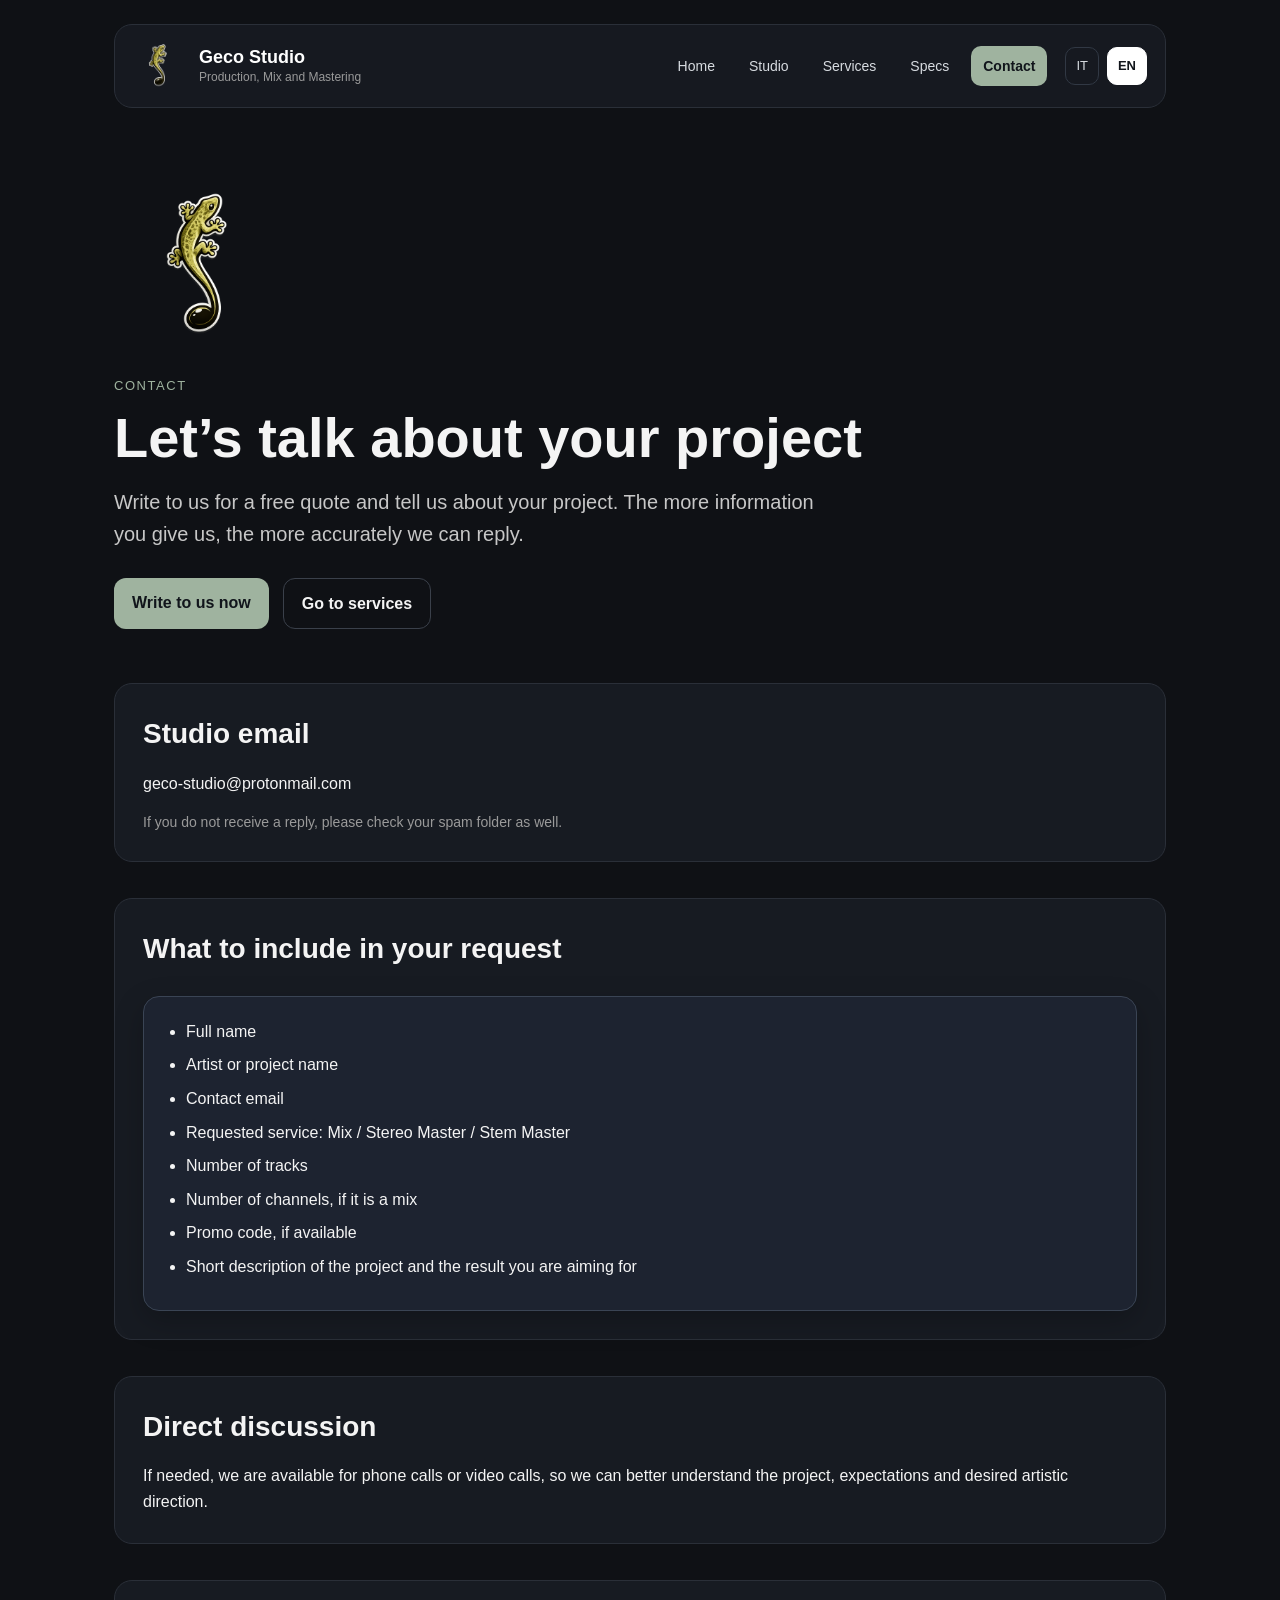
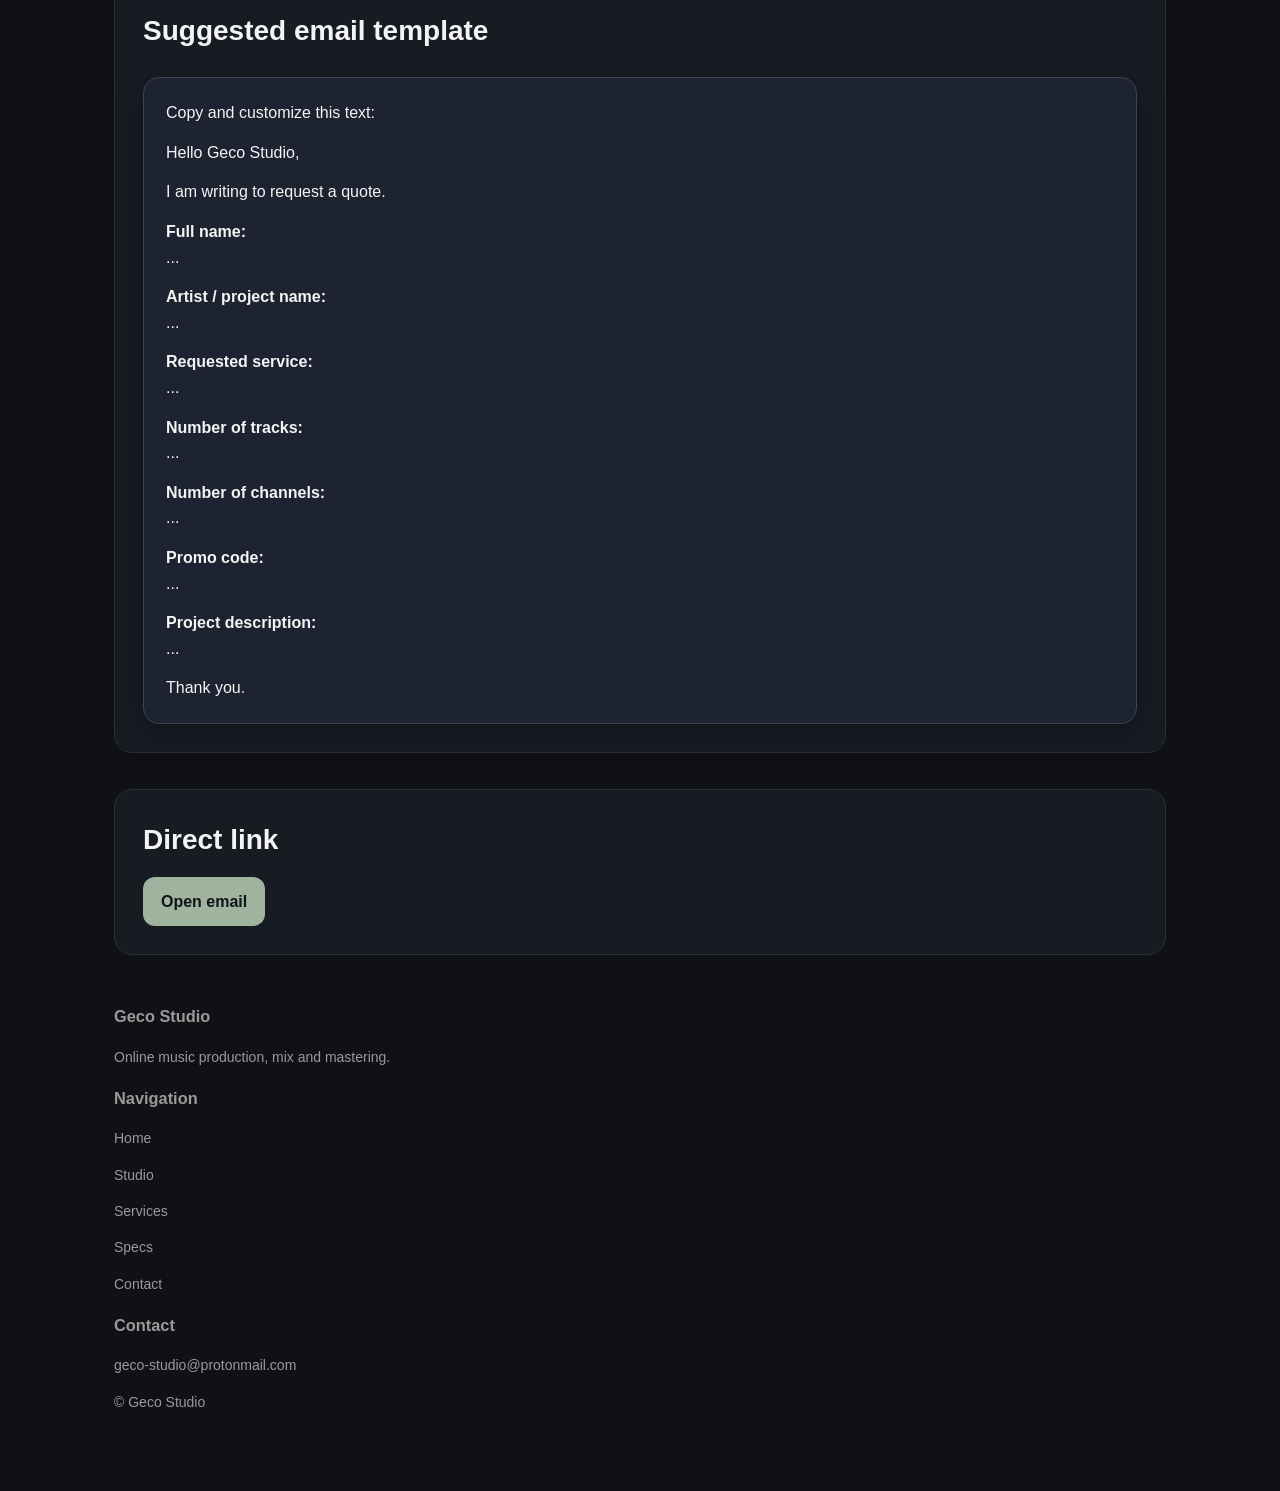
==== contact-en.html @ 68da1d16 "Add contact page in English" ====
<!DOCTYPE html>
<html lang="en">
<head>
  <meta charset="UTF-8">
  <meta name="viewport" content="width=device-width, initial-scale=1.0">
  <title>Contact | Geco Studio</title>
  <meta name="description" content="Contact Geco Studio for a free quote on music production, mixing and mastering.">
  <meta name="robots" content="index, follow">
  <link rel="stylesheet" href="style.css">
  <link rel="icon" type="image/png" href="images/favicon.png">
</head>
<body>
  <main class="wrap">
    <header class="site-header">
      <div class="topbar">
        <a href="index-en.html" class="brand">
          <img src="images/logo.png" alt="Geco Studio logo" class="brand-logo">
          <div class="brand-text">
            <span class="brand-title">Geco Studio</span>
            <span class="brand-subtitle">Production, Mix and Mastering</span>
          </div>
        </a>

        <div class="nav-area">
          <nav class="main-nav">
            <a href="index-en.html" class="nav-link">Home</a>
            <a href="studio-en.html" class="nav-link">Studio</a>
            <a href="services-en.html" class="nav-link">Services</a>
            <a href="specs-en.html" class="nav-link">Specs</a>
            <a href="contact-en.html" class="nav-link active">Contact</a>
          </nav>

          <div class="lang-switch">
            <a href="contatti.html" class="lang-link">IT</a>
            <a href="contact-en.html" class="lang-link active">EN</a>
          </div>
        </div>
      </div>
    </header>

    <section class="hero">
      <img src="images/logo.png" alt="Geco Studio logo" class="logo">
      <p class="eyebrow">Contact</p>
      <h1>Let’s talk about your project</h1>
      <p class="subtitle">
        Write to us for a free quote and tell us about your project.
        The more information you give us, the more accurately we can reply.
      </p>

      <div class="hero-buttons">
        <a href="mailto:geco-studio@protonmail.com?subject=Quote%20request%20-%20Geco%20Studio" class="button button-primary">Write to us now</a>
        <a href="services-en.html" class="button button-secondary">Go to services</a>
      </div>
    </section>

    <section class="card">
      <h2>Studio email</h2>
      <p><a href="mailto:geco-studio@protonmail.com">geco-studio@protonmail.com</a></p>
      <p class="contact-note">If you do not receive a reply, please check your spam folder as well.</p>
    </section>

    <section class="card">
      <h2>What to include in your request</h2>
      <div class="contact-box">
        <ul class="contact-list">
          <li>Full name</li>
          <li>Artist or project name</li>
          <li>Contact email</li>
          <li>Requested service: Mix / Stereo Master / Stem Master</li>
          <li>Number of tracks</li>
          <li>Number of channels, if it is a mix</li>
          <li>Promo code, if available</li>
          <li>Short description of the project and the result you are aiming for</li>
        </ul>
      </div>
    </section>

    <section class="card">
      <h2>Direct discussion</h2>
      <p>
        If needed, we are available for phone calls or video calls,
        so we can better understand the project, expectations and desired artistic direction.
      </p>
    </section>

    <section class="card">
      <h2>Suggested email template</h2>
      <div class="contact-box">
        <p>Copy and customize this text:</p>
        <div class="message-template">
          <p>Hello Geco Studio,</p>
          <p>I am writing to request a quote.</p>
          <p><strong>Full name:</strong><br>...</p>
          <p><strong>Artist / project name:</strong><br>...</p>
          <p><strong>Requested service:</strong><br>...</p>
          <p><strong>Number of tracks:</strong><br>...</p>
          <p><strong>Number of channels:</strong><br>...</p>
          <p><strong>Promo code:</strong><br>...</p>
          <p><strong>Project description:</strong><br>...</p>
          <p>Thank you.</p>
        </div>
      </div>
    </section>

    <section class="card">
      <h2>Direct link</h2>
      <a href="mailto:geco-studio@protonmail.com?subject=Quote%20request%20-%20Geco%20Studio" class="button button-primary">
        Open email
      </a>
    </section>

    <footer class="footer footer-extended">
      <div class="footer-grid">
        <div>
          <h3>Geco Studio</h3>
          <p>Online music production, mix and mastering.</p>
        </div>

        <div>
          <h3>Navigation</h3>
          <p><a href="index-en.html">Home</a></p>
          <p><a href="studio-en.html">Studio</a></p>
          <p><a href="services-en.html">Services</a></p>
          <p><a href="specs-en.html">Specs</a></p>
          <p><a href="contact-en.html">Contact</a></p>
        </div>

        <div>
          <h3>Contact</h3>
          <p><a href="mailto:geco-studio@protonmail.com">geco-studio@protonmail.com</a></p>
        </div>
      </div>

      <p class="footer-copy">© Geco Studio</p>
    </footer>
  </main>
</body>
</html>
---- style.css ----
* {
  box-sizing: border-box;
}

html, body {
  margin: 0;
  padding: 0;
}

body {
  background: #0f1115;
  color: #f4f4f4;
  font-family: Arial, Helvetica, sans-serif;
  line-height: 1.6;
}

a {
  color: inherit;
  text-decoration: none;
}

.wrap {
  max-width: 1100px;
  margin: 0 auto;
  padding: 24px 24px 64px;
}

.site-header {
  position: sticky;
  top: 0;
  z-index: 20;
  margin-bottom: 28px;
  padding: 14px 18px;
  border: 1px solid #2a2f38;
  border-radius: 18px;
  background: rgba(23, 27, 34, 0.92);
  backdrop-filter: blur(10px);
}

.topbar {
  display: flex;
  align-items: center;
  justify-content: space-between;
  gap: 18px;
}

.brand {
  display: flex;
  align-items: center;
  gap: 12px;
  min-width: 0;
}

.brand-logo {
  width: 54px;
  height: auto;
  display: block;
  flex-shrink: 0;
}

.brand-text {
  display: flex;
  flex-direction: column;
  gap: 2px;
}

.brand-title {
  font-size: 18px;
  font-weight: bold;
  color: #ffffff;
  line-height: 1.1;
}

.brand-subtitle {
  font-size: 12px;
  color: #9a9a9a;
  line-height: 1.2;
}

.nav-area {
  display: flex;
  align-items: center;
  gap: 18px;
  flex-wrap: wrap;
  justify-content: flex-end;
}

.main-nav {
  display: flex;
  align-items: center;
  gap: 10px;
  flex-wrap: wrap;
}

.nav-link {
  display: inline-block;
  padding: 9px 12px;
  border-radius: 10px;
  color: #d7dbe0;
  font-size: 14px;
}

.nav-link:hover {
  background: #202632;
  color: #ffffff;
}

.nav-link.active {
  background: #9fb39f;
  color: #11151b;
  font-weight: bold;
}

.lang-switch {
  display: flex;
  align-items: center;
  gap: 8px;
}

.lang-link {
  display: inline-block;
  padding: 8px 10px;
  border-radius: 10px;
  border: 1px solid #313844;
  font-size: 13px;
  color: #d7dbe0;
}

.lang-link:hover {
  background: #202632;
  color: #ffffff;
}

.lang-link.active {
  background: #ffffff;
  color: #11151b;
  border-color: #ffffff;
  font-weight: bold;
}

.logo {
  display: block;
  width: 180px;
  max-width: 100%;
  height: auto;
  margin: 0 0 20px;
}

.hero {
  padding: 40px 0 18px;
}

.eyebrow {
  margin: 0 0 12px;
  font-size: 13px;
  letter-spacing: 0.12em;
  text-transform: uppercase;
  color: #9fb39f;
}

h1 {
  margin: 0;
  font-size: 56px;
  line-height: 1.05;
}

.subtitle {
  max-width: 720px;
  margin-top: 18px;
  font-size: 20px;
  color: #c7c7c7;
}

.hero-buttons {
  display: flex;
  flex-wrap: wrap;
  gap: 14px;
  margin-top: 28px;
}

.button {
  display: inline-block;
  padding: 12px 18px;
  border-radius: 12px;
  font-weight: bold;
  transition: opacity 0.2s ease, transform 0.2s ease;
}

.button:hover {
  opacity: 0.95;
  transform: translateY(-1px);
}

.button-primary {
  background: #9fb39f;
  color: #11151b;
}

.button-secondary {
  background: transparent;
  color: #f4f4f4;
  border: 1px solid #3a404a;
}

.card {
  margin-top: 36px;
  padding: 28px;
  border: 1px solid #2a2f38;
  border-radius: 18px;
  background: #171b22;
}

.card h2 {
  margin-top: 0;
  margin-bottom: 14px;
  font-size: 28px;
}

.card p {
  margin: 0 0 14px;
}

.card p:last-child {
  margin-bottom: 0;
}

.service-list {
  display: grid;
  grid-template-columns: repeat(2, minmax(0, 1fr));
  gap: 18px;
  margin-top: 20px;
}

.service-item {
  padding: 20px;
  border-radius: 14px;
  background: #11151b;
  border: 1px solid #2a2f38;
}

.service-item h3 {
  margin-top: 0;
  margin-bottom: 10px;
  font-size: 22px;
}

.promo ul {
  margin: 16px 0;
  padding-left: 22px;
}

.promo li {
  margin-bottom: 8px;
}

.contact-box {
  margin-top: 24px;
  padding: 22px;
  border-radius: 16px;
  background: #1d2330;
  border: 1px solid #3a4454;
  box-shadow: 0 10px 30px rgba(0, 0, 0, 0.22);
}

.contact-box h3 {
  margin-top: 0;
  margin-bottom: 12px;
  font-size: 22px;
  color: #ffffff;
}

.contact-note {
  color: #9a9a9a;
  font-size: 14px;
}

.contact-list {
  margin: 0;
  padding-left: 20px;
}

.contact-list li {
  margin-bottom: 8px;
}

.contact-actions {
  margin-top: 24px;
}

.footer {
  margin-top: 48px;
  font-size: 14px;
  color: #9a9a9a;
}

@media (max-width: 900px) {
  .topbar {
    flex-direction: column;
    align-items: flex-start;
  }

  .nav-area {
    width: 100%;
    justify-content: space-between;
  }

  .service-list {
    grid-template-columns: 1fr;
  }

  h1 {
    font-size: 42px;
  }

  .subtitle {
    font-size: 18px;
  }
}

@media (max-width: 700px) {
  .wrap {
    padding: 18px 18px 48px;
  }

  .site-header {
    padding: 14px;
  }

  .nav-area {
    flex-direction: column;
    align-items: flex-start;
    gap: 12px;
  }

  .main-nav,
  .lang-switch {
    width: 100%;
  }

  .main-nav {
    gap: 8px;
  }

  .lang-switch {
    gap: 8px;
  }

  .logo {
    width: 140px;
  }

  .hero {
    padding: 28px 0 16px;
  }

  h1 {
    font-size: 38px;
  }

  .card {
    padding: 22px;
  }

  .card h2 {
    font-size: 24px;
  }

  .footer-extended {
  margin-top: 56px;
  padding-top: 28px;
  border-top: 1px solid #2a2f38;
}

.footer-grid {
  display: grid;
  grid-template-columns: repeat(3, minmax(0, 1fr));
  gap: 24px;
}

.footer-grid h3 {
  margin-top: 0;
  margin-bottom: 10px;
  font-size: 18px;
  color: #ffffff;
}

.footer-grid p {
  margin: 0 0 8px;
}

.footer-copy {
  margin-top: 28px;
  color: #9a9a9a;
}

@media (max-width: 800px) {
  .footer-grid {
    grid-template-columns: 1fr;
    gap: 18px;
  }
}
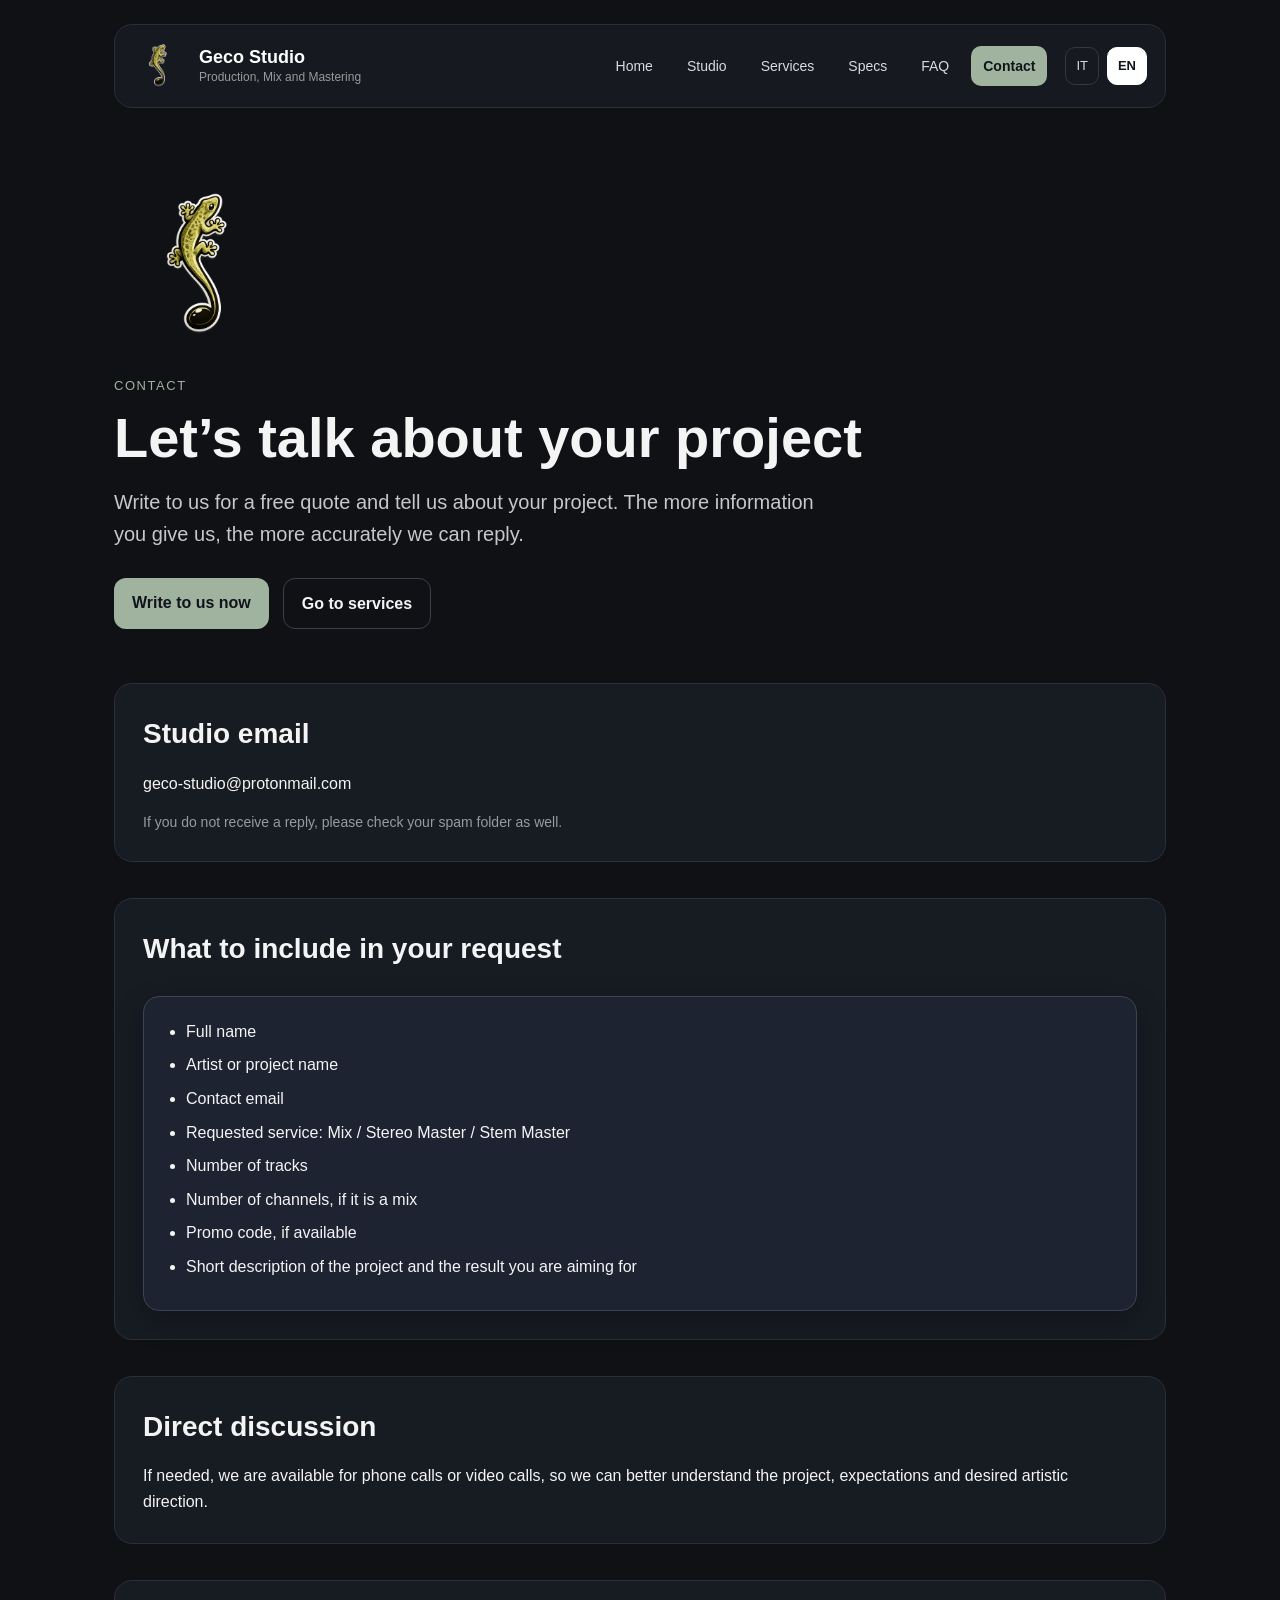
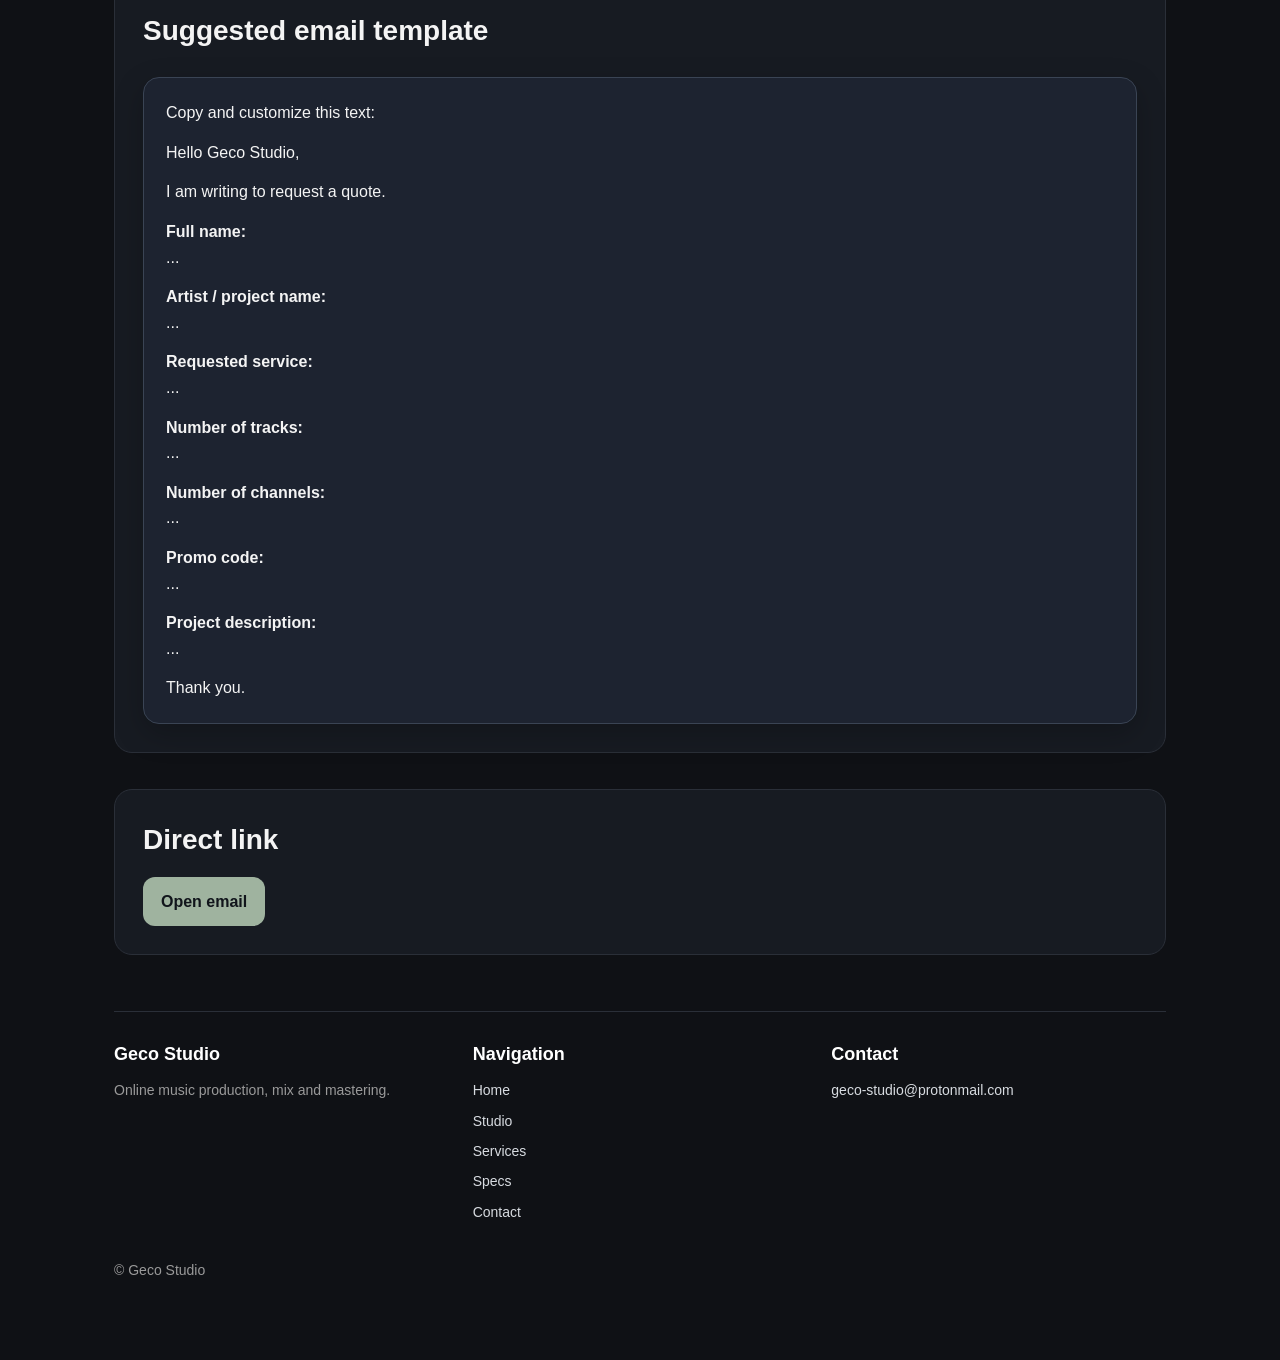
==== commit 2898cdac: "Add FAQ link to navigation in contact-en.html" ====
--- a/contact-en.html
+++ b/contact-en.html
@@ -23,12 +23,13 @@
 
         <div class="nav-area">
           <nav class="main-nav">
-            <a href="index-en.html" class="nav-link">Home</a>
-            <a href="studio-en.html" class="nav-link">Studio</a>
-            <a href="services-en.html" class="nav-link">Services</a>
-            <a href="specs-en.html" class="nav-link">Specs</a>
-            <a href="contact-en.html" class="nav-link active">Contact</a>
-          </nav>
+  <a href="index-en.html" class="nav-link">Home</a>
+  <a href="studio-en.html" class="nav-link">Studio</a>
+  <a href="services-en.html" class="nav-link">Services</a>
+  <a href="specs-en.html" class="nav-link">Specs</a>
+  <a href="faq-en.html" class="nav-link">FAQ</a>
+  <a href="contact-en.html" class="nav-link active">Contact</a>
+</nav>
 
           <div class="lang-switch">
             <a href="contatti.html" class="lang-link">IT</a>
--- a/style.css
+++ b/style.css
@@ -364,8 +364,9 @@
   .card h2 {
     font-size: 24px;
   }
-
-  .footer-extended {
+}
+
+.footer-extended {
   margin-top: 56px;
   padding-top: 28px;
   border-top: 1px solid #2a2f38;
@@ -377,6 +378,10 @@
   gap: 24px;
 }
 
+.footer-grid > div {
+  min-width: 0;
+}
+
 .footer-grid h3 {
   margin-top: 0;
   margin-bottom: 10px;
@@ -388,6 +393,15 @@
   margin: 0 0 8px;
 }
 
+.footer-grid a {
+  color: #d7dbe0;
+  text-decoration: none;
+}
+
+.footer-grid a:hover {
+  color: #ffffff;
+}
+
 .footer-copy {
   margin-top: 28px;
   color: #9a9a9a;
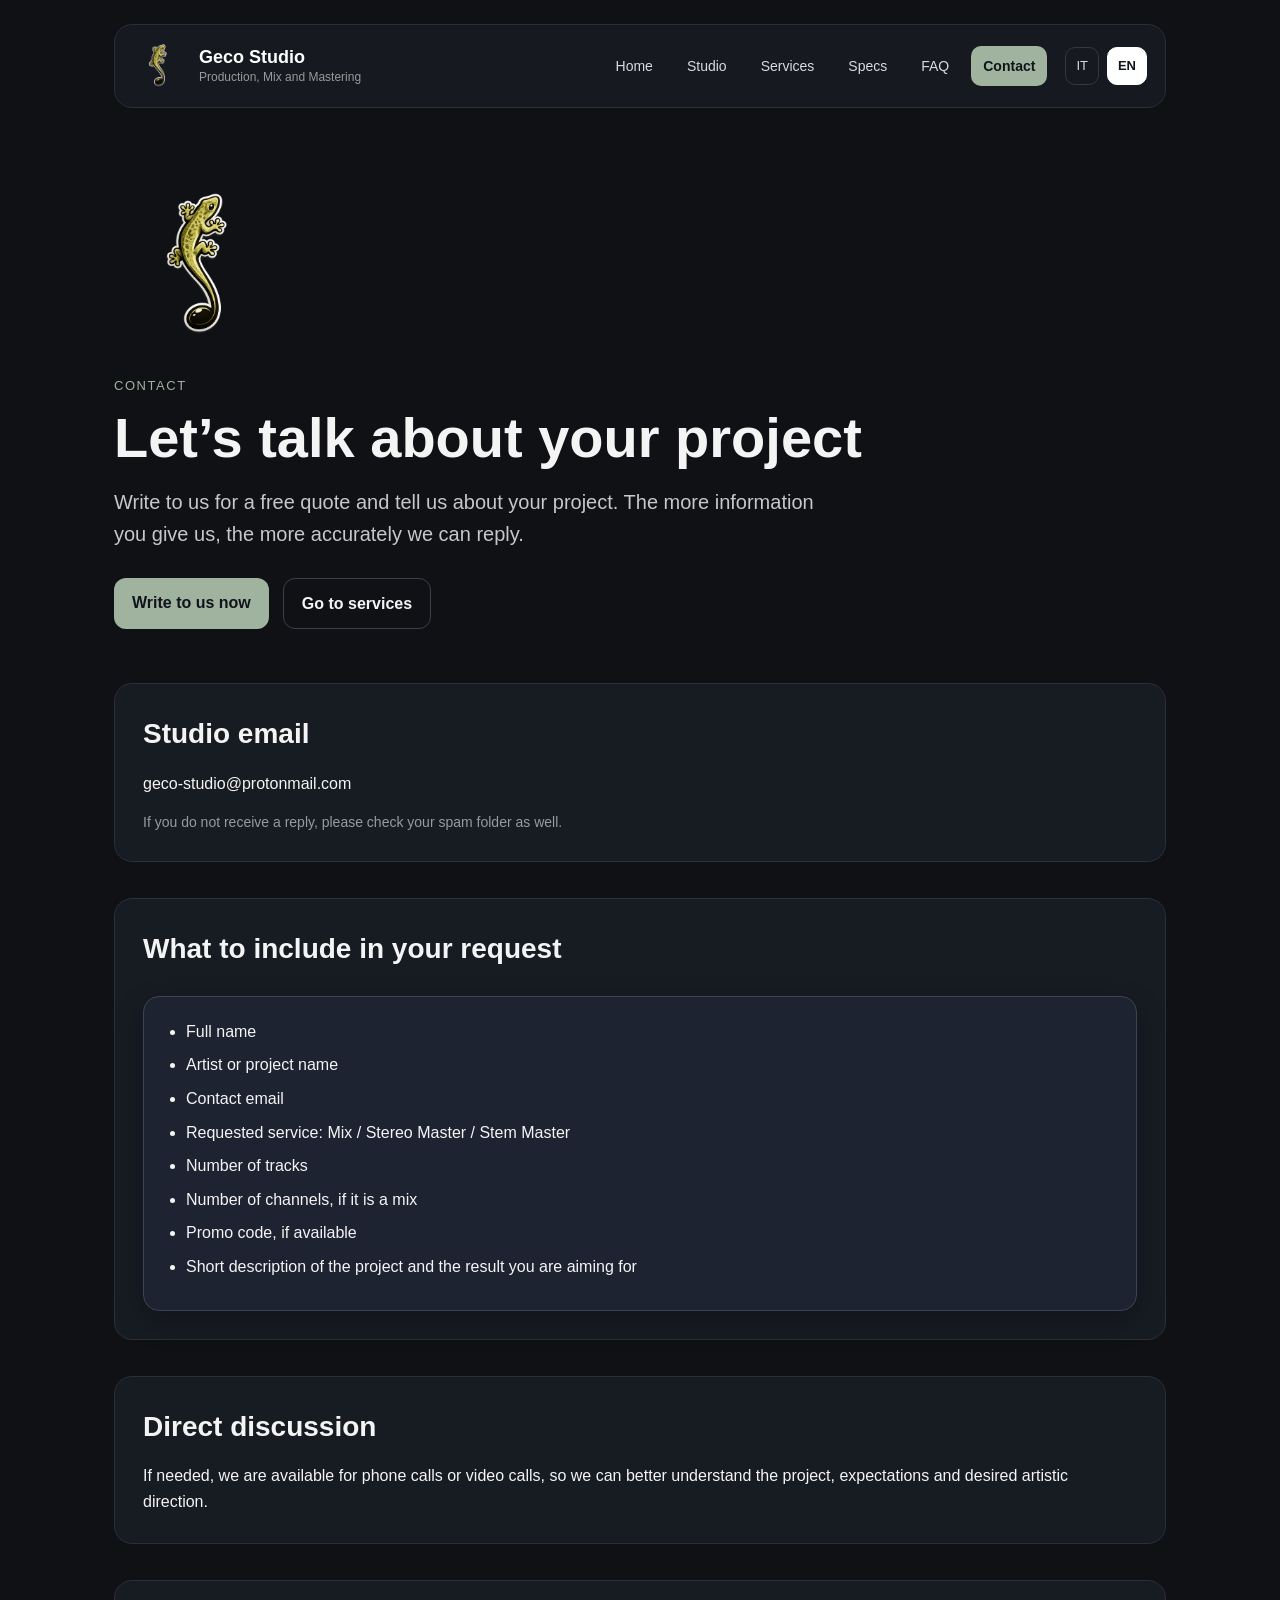
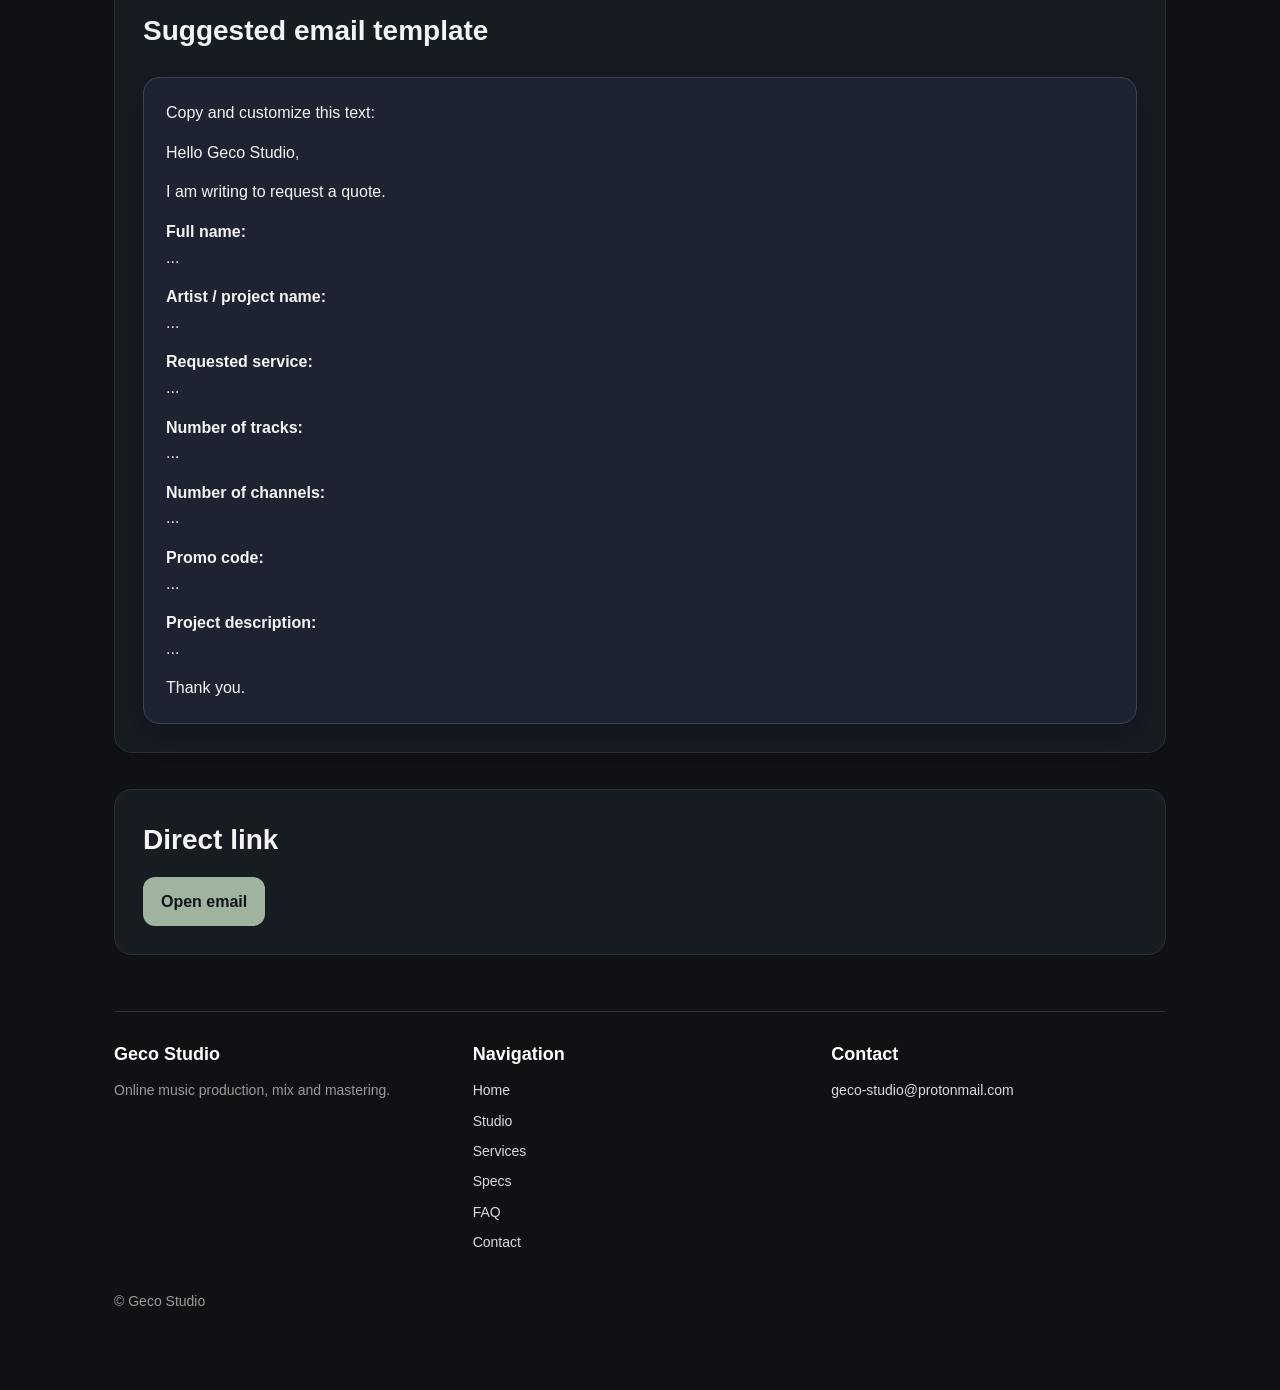
==== commit a1b0bd75: "Add FAQ link to contact-en.html" ====
--- a/contact-en.html
+++ b/contact-en.html
@@ -123,6 +123,7 @@
           <p><a href="studio-en.html">Studio</a></p>
           <p><a href="services-en.html">Services</a></p>
           <p><a href="specs-en.html">Specs</a></p>
+          <p><a href="faq-en.html">FAQ</a></p>
           <p><a href="contact-en.html">Contact</a></p>
         </div>
 
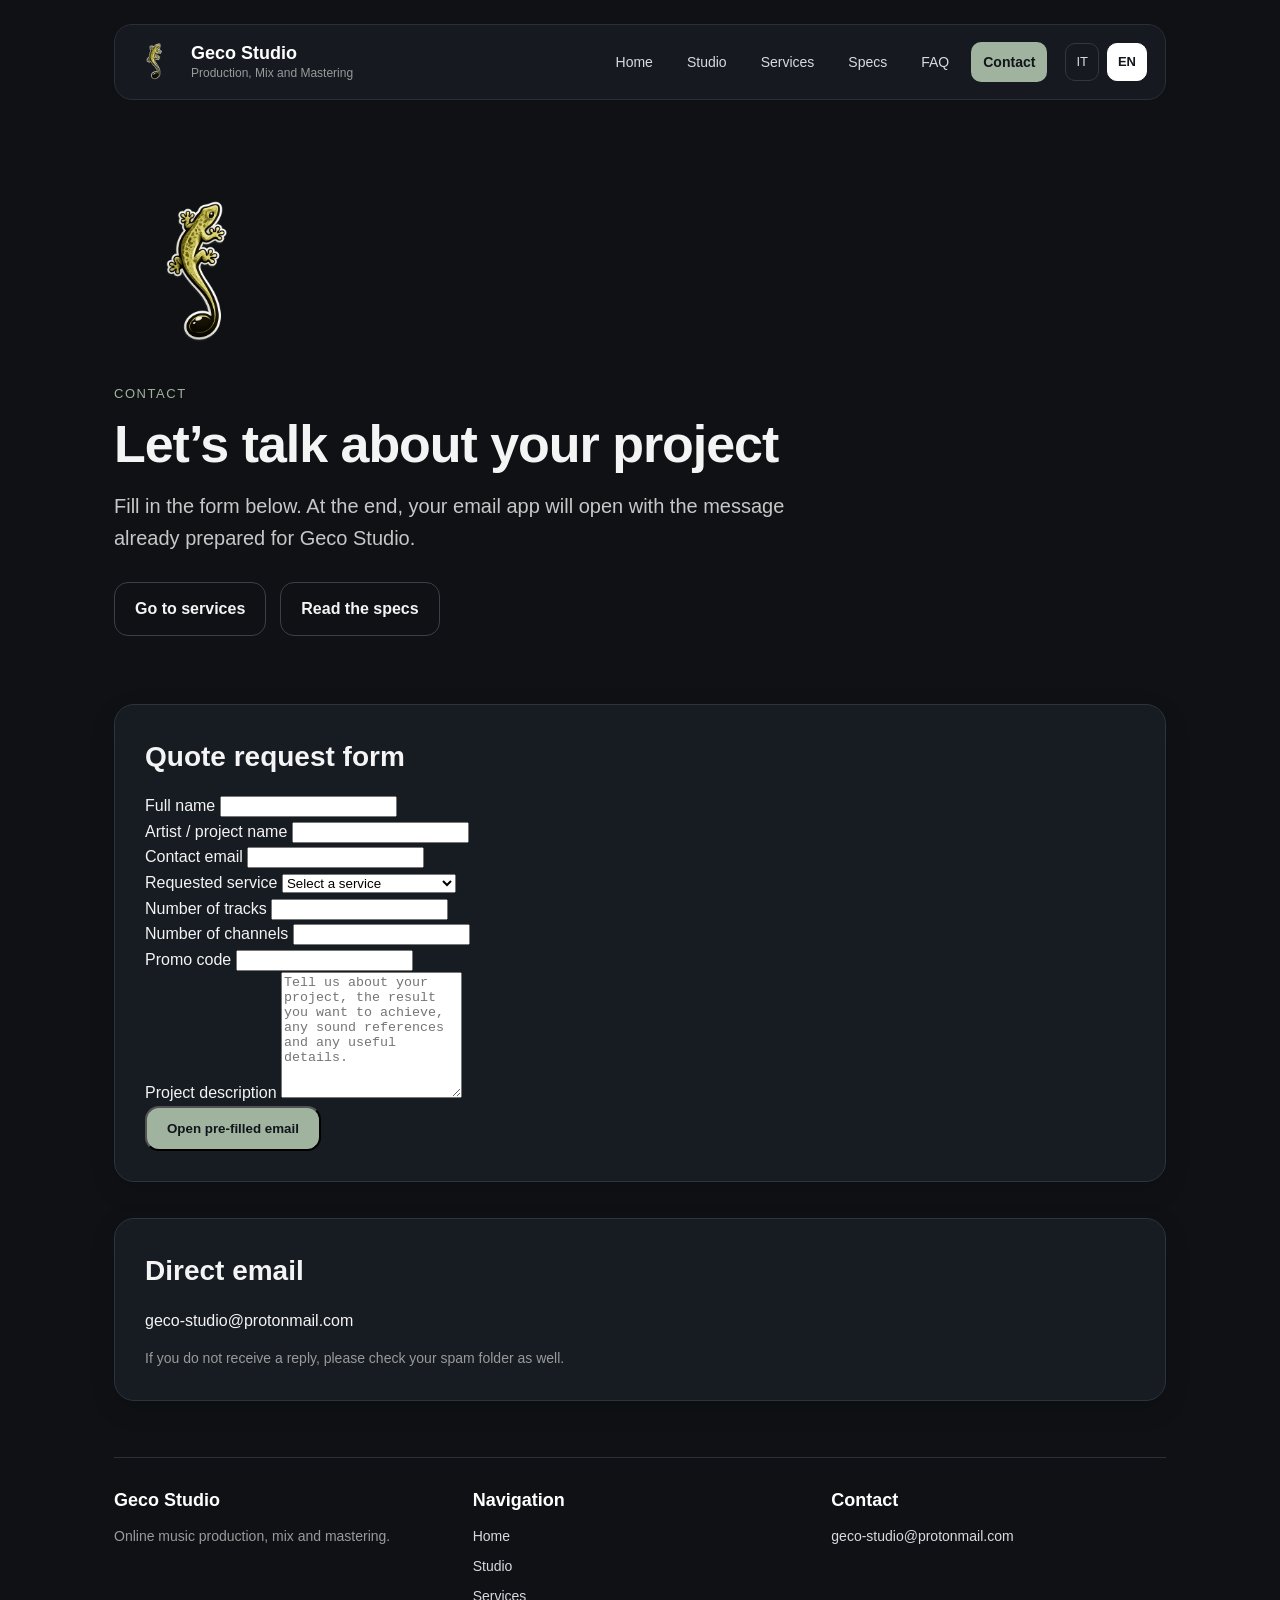
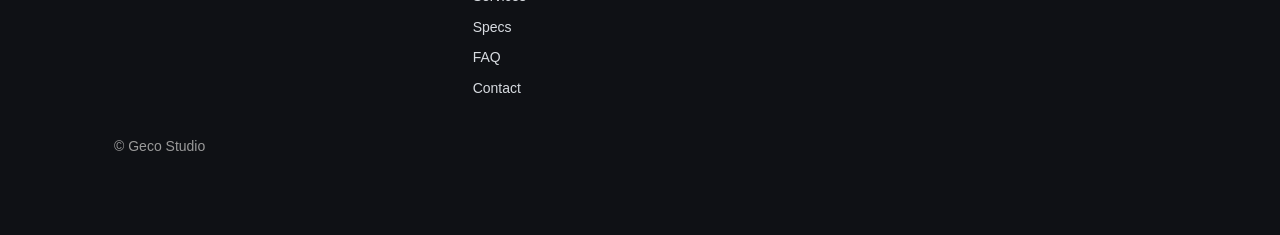
==== commit b3c5c3c4: "Add quote request form to contact page Updated the contact page to include a quote request form and " ====
--- a/contact-en.html
+++ b/contact-en.html
@@ -23,13 +23,13 @@
 
         <div class="nav-area">
           <nav class="main-nav">
-  <a href="index-en.html" class="nav-link">Home</a>
-  <a href="studio-en.html" class="nav-link">Studio</a>
-  <a href="services-en.html" class="nav-link">Services</a>
-  <a href="specs-en.html" class="nav-link">Specs</a>
-  <a href="faq-en.html" class="nav-link">FAQ</a>
-  <a href="contact-en.html" class="nav-link active">Contact</a>
-</nav>
+            <a href="index-en.html" class="nav-link">Home</a>
+            <a href="studio-en.html" class="nav-link">Studio</a>
+            <a href="services-en.html" class="nav-link">Services</a>
+            <a href="specs-en.html" class="nav-link">Specs</a>
+            <a href="faq-en.html" class="nav-link">FAQ</a>
+            <a href="contact-en.html" class="nav-link active">Contact</a>
+          </nav>
 
           <div class="lang-switch">
             <a href="contatti.html" class="lang-link">IT</a>
@@ -44,70 +44,77 @@
       <p class="eyebrow">Contact</p>
       <h1>Let’s talk about your project</h1>
       <p class="subtitle">
-        Write to us for a free quote and tell us about your project.
-        The more information you give us, the more accurately we can reply.
+        Fill in the form below. At the end, your email app will open with the message already prepared for Geco Studio.
       </p>
 
       <div class="hero-buttons">
-        <a href="mailto:geco-studio@protonmail.com?subject=Quote%20request%20-%20Geco%20Studio" class="button button-primary">Write to us now</a>
         <a href="services-en.html" class="button button-secondary">Go to services</a>
+        <a href="specs-en.html" class="button button-secondary">Read the specs</a>
       </div>
     </section>
 
     <section class="card">
-      <h2>Studio email</h2>
-      <p><a href="mailto:geco-studio@protonmail.com">geco-studio@protonmail.com</a></p>
-      <p class="contact-note">If you do not receive a reply, please check your spam folder as well.</p>
+      <h2>Quote request form</h2>
+
+      <form id="quoteFormEN" class="quote-form">
+        <div class="form-grid">
+          <div class="form-field">
+            <label for="fullName">Full name</label>
+            <input type="text" id="fullName" name="fullName" required>
+          </div>
+
+          <div class="form-field">
+            <label for="projectName">Artist / project name</label>
+            <input type="text" id="projectName" name="projectName">
+          </div>
+
+          <div class="form-field">
+            <label for="contactEmail">Contact email</label>
+            <input type="email" id="contactEmail" name="contactEmail" required>
+          </div>
+
+          <div class="form-field">
+            <label for="requestedService">Requested service</label>
+            <select id="requestedService" name="requestedService" required>
+              <option value="">Select a service</option>
+              <option value="Mix">Mix</option>
+              <option value="Stereo Master">Stereo Master</option>
+              <option value="Stem Master">Stem Master</option>
+              <option value="Production / Arrangement">Production / Arrangement</option>
+            </select>
+          </div>
+
+          <div class="form-field">
+            <label for="trackCount">Number of tracks</label>
+            <input type="text" id="trackCount" name="trackCount">
+          </div>
+
+          <div class="form-field">
+            <label for="channelCount">Number of channels</label>
+            <input type="text" id="channelCount" name="channelCount">
+          </div>
+
+          <div class="form-field">
+            <label for="promoCode">Promo code</label>
+            <input type="text" id="promoCode" name="promoCode">
+          </div>
+
+          <div class="form-field form-field-full">
+            <label for="projectMessage">Project description</label>
+            <textarea id="projectMessage" name="projectMessage" rows="8" placeholder="Tell us about your project, the result you want to achieve, any sound references and any useful details."></textarea>
+          </div>
+        </div>
+
+        <div class="form-actions">
+          <button type="submit" class="button button-primary">Open pre-filled email</button>
+        </div>
+      </form>
     </section>
 
     <section class="card">
-      <h2>What to include in your request</h2>
-      <div class="contact-box">
-        <ul class="contact-list">
-          <li>Full name</li>
-          <li>Artist or project name</li>
-          <li>Contact email</li>
-          <li>Requested service: Mix / Stereo Master / Stem Master</li>
-          <li>Number of tracks</li>
-          <li>Number of channels, if it is a mix</li>
-          <li>Promo code, if available</li>
-          <li>Short description of the project and the result you are aiming for</li>
-        </ul>
-      </div>
-    </section>
-
-    <section class="card">
-      <h2>Direct discussion</h2>
-      <p>
-        If needed, we are available for phone calls or video calls,
-        so we can better understand the project, expectations and desired artistic direction.
-      </p>
-    </section>
-
-    <section class="card">
-      <h2>Suggested email template</h2>
-      <div class="contact-box">
-        <p>Copy and customize this text:</p>
-        <div class="message-template">
-          <p>Hello Geco Studio,</p>
-          <p>I am writing to request a quote.</p>
-          <p><strong>Full name:</strong><br>...</p>
-          <p><strong>Artist / project name:</strong><br>...</p>
-          <p><strong>Requested service:</strong><br>...</p>
-          <p><strong>Number of tracks:</strong><br>...</p>
-          <p><strong>Number of channels:</strong><br>...</p>
-          <p><strong>Promo code:</strong><br>...</p>
-          <p><strong>Project description:</strong><br>...</p>
-          <p>Thank you.</p>
-        </div>
-      </div>
-    </section>
-
-    <section class="card">
-      <h2>Direct link</h2>
-      <a href="mailto:geco-studio@protonmail.com?subject=Quote%20request%20-%20Geco%20Studio" class="button button-primary">
-        Open email
-      </a>
+      <h2>Direct email</h2>
+      <p><a href="mailto:geco-studio@protonmail.com">geco-studio@protonmail.com</a></p>
+      <p class="contact-note">If you do not receive a reply, please check your spam folder as well.</p>
     </section>
 
     <footer class="footer footer-extended">
@@ -136,5 +143,48 @@
       <p class="footer-copy">© Geco Studio</p>
     </footer>
   </main>
+
+  <script>
+    document.addEventListener("DOMContentLoaded", function () {
+      const form = document.getElementById("quoteFormEN");
+      if (!form) return;
+
+      form.addEventListener("submit", function (event) {
+        event.preventDefault();
+
+        const fullName = document.getElementById("fullName").value.trim();
+        const projectName = document.getElementById("projectName").value.trim();
+        const contactEmail = document.getElementById("contactEmail").value.trim();
+        const requestedService = document.getElementById("requestedService").value.trim();
+        const trackCount = document.getElementById("trackCount").value.trim();
+        const channelCount = document.getElementById("channelCount").value.trim();
+        const promoCode = document.getElementById("promoCode").value.trim();
+        const projectMessage = document.getElementById("projectMessage").value.trim();
+
+        const subject = encodeURIComponent("Quote request - Geco Studio");
+
+        const body = encodeURIComponent(
+`Hello Geco Studio,
+
+I am writing to request a quote.
+
+Full name: ${fullName}
+Artist / project name: ${projectName}
+Contact email: ${contactEmail}
+Requested service: ${requestedService}
+Number of tracks: ${trackCount}
+Number of channels: ${channelCount}
+Promo code: ${promoCode}
+
+Project description:
+${projectMessage}
+
+Thank you.`
+        );
+
+        window.location.href = `mailto:geco-studio@protonmail.com?subject=${subject}&body=${body}`;
+      });
+    });
+  </script>
 </body>
 </html>
--- a/style.css
+++ b/style.css
@@ -52,7 +52,7 @@
 }
 
 .brand-logo {
-  width: 54px;
+  width: 46px;
   height: auto;
   display: block;
   flex-shrink: 0;
@@ -160,8 +160,9 @@
 
 h1 {
   margin: 0;
-  font-size: 56px;
-  line-height: 1.05;
+  font-size: 52px;
+  line-height: 1.06;
+  letter-spacing: -0.02em;
 }
 
 .subtitle {
@@ -180,15 +181,16 @@
 
 .button {
   display: inline-block;
-  padding: 12px 18px;
-  border-radius: 12px;
+  padding: 13px 20px;
+  border-radius: 14px;
   font-weight: bold;
-  transition: opacity 0.2s ease, transform 0.2s ease;
+  transition: opacity 0.2s ease, transform 0.2s ease, box-shadow 0.2s ease;
 }
 
 .button:hover {
   opacity: 0.95;
   transform: translateY(-1px);
+  box-shadow: 0 8px 18px rgba(0, 0, 0, 0.16);
 }
 
 .button-primary {
@@ -204,10 +206,11 @@
 
 .card {
   margin-top: 36px;
-  padding: 28px;
-  border: 1px solid #2a2f38;
-  border-radius: 18px;
+  padding: 30px;
+  border: 1px solid #2c3440;
+  border-radius: 20px;
   background: #171b22;
+  box-shadow: 0 8px 26px rgba(0, 0, 0, 0.14);
 }
 
 .card h2 {
@@ -354,7 +357,8 @@
   }
 
   h1 {
-    font-size: 38px;
+  font-size: 36px;
+  line-height: 1.08;
   }
 
   .card {
@@ -413,3 +417,146 @@
     gap: 18px;
   }
 }
+
+.hero {
+
+  padding: 56px 0 32px;
+
+}
+
+.hero-image-block {
+
+  margin-top: 36px;
+
+}
+
+.hero-image {
+
+  display: block;
+
+  width: 100%;
+
+  max-width: 100%;
+
+  height: auto;
+
+  border-radius: 22px;
+
+  border: 1px solid #2d3440;
+
+  box-shadow: 0 18px 46px rgba(0, 0, 0, 0.30);
+
+}
+
+.studio-slider {
+  position: relative;
+  margin-top: 22px;
+  overflow: hidden;
+  border-radius: 22px;
+  border: 1px solid #2c3440;
+  background: #11151b;
+  box-shadow: 0 12px 30px rgba(0, 0, 0, 0.20);
+  min-height: 520px;
+}
+
+.studio-track {
+  display: flex;
+  transition: transform 0.45s ease;
+  will-change: transform;
+}
+
+.studio-slide {
+  flex: 0 0 100%;
+  width: 100%;
+  margin: 0;
+}
+
+.studio-slide img {
+  display: block;
+  width: 100%;
+  height: 520px;
+  object-fit: cover;
+  vertical-align: middle;
+}
+
+.studio-slider-btn {
+  position: absolute;
+  top: 50%;
+  transform: translateY(-50%);
+  width: 52px;
+  height: 52px;
+  border: 0;
+  border-radius: 999px;
+  background: rgba(15, 17, 21, 0.72);
+  color: #ffffff;
+  font-size: 34px;
+  line-height: 1;
+  cursor: pointer;
+  z-index: 3;
+}
+
+.studio-slider-prev {
+  left: 16px;
+}
+
+.studio-slider-next {
+  right: 16px;
+}
+
+.studio-slider-dots {
+  position: absolute;
+  left: 50%;
+  bottom: 18px;
+  transform: translateX(-50%);
+  display: flex;
+  gap: 10px;
+  z-index: 3;
+}
+
+.studio-dot {
+  width: 12px;
+  height: 12px;
+  border: 0;
+  border-radius: 999px;
+  background: rgba(255, 255, 255, 0.38);
+  cursor: pointer;
+  padding: 0;
+}
+
+.studio-dot.active {
+  background: #ffffff;
+}
+
+@media (max-width: 900px) {
+  .studio-slider {
+    min-height: 420px;
+  }
+
+  .studio-slide img {
+    height: 420px;
+  }
+}
+
+@media (max-width: 700px) {
+  .studio-slider {
+    min-height: 280px;
+  }
+
+  .studio-slide img {
+    height: 280px;
+  }
+
+  .studio-slider-btn {
+    width: 42px;
+    height: 42px;
+    font-size: 28px;
+  }
+
+  .studio-slider-prev {
+    left: 10px;
+  }
+
+  .studio-slider-next {
+    right: 10px;
+  }
+}
